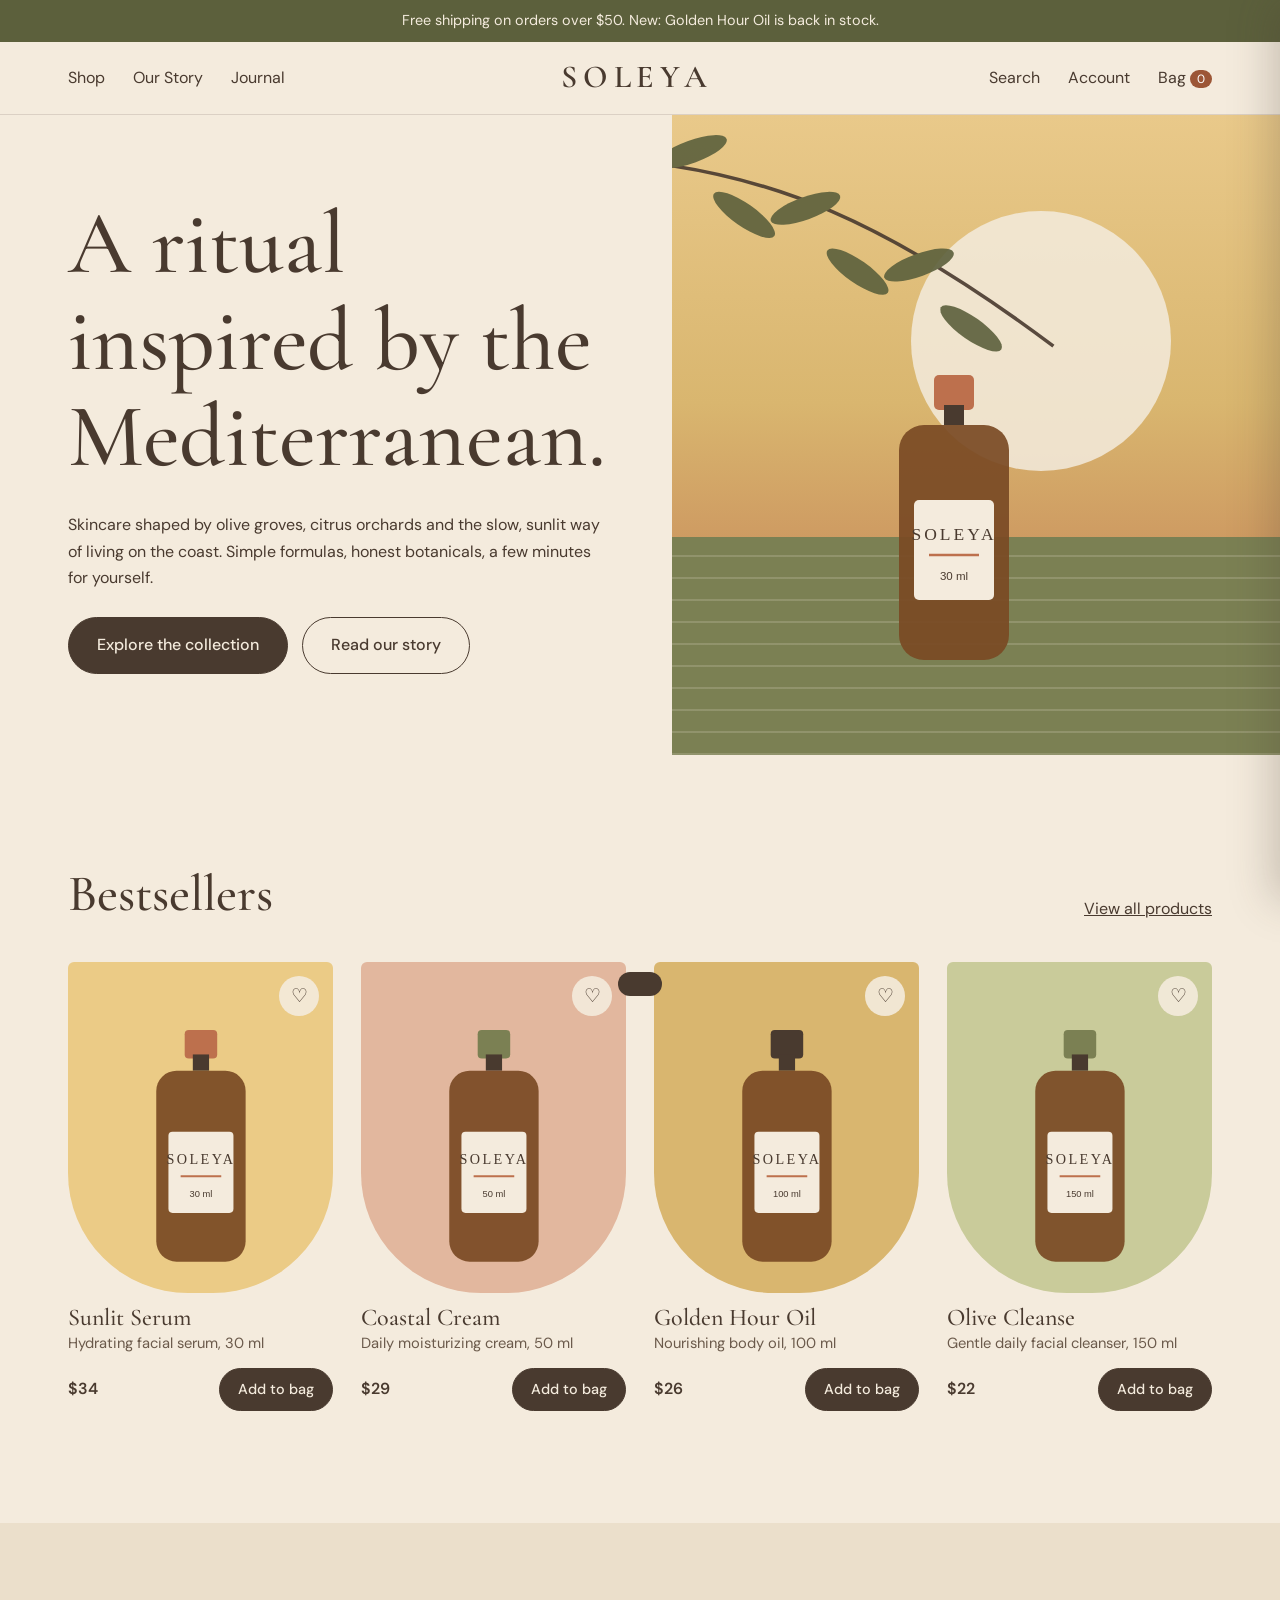
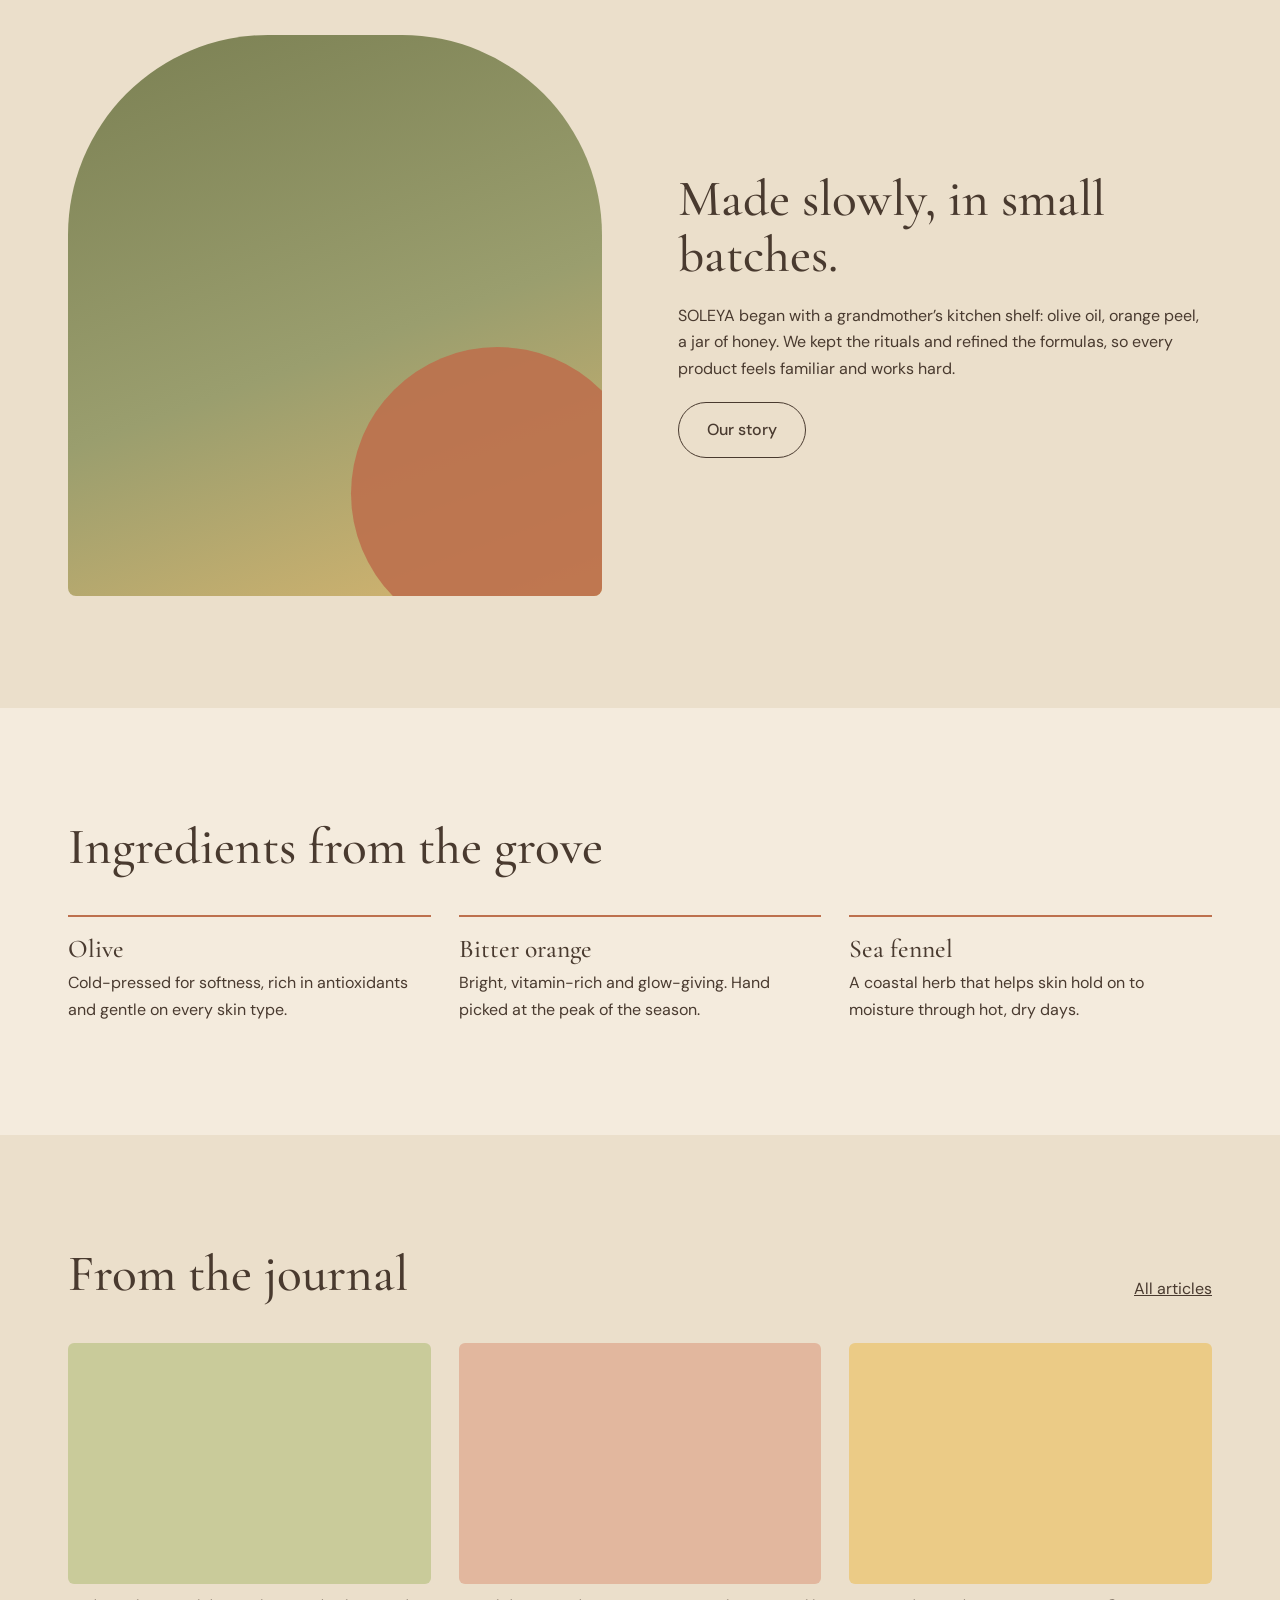
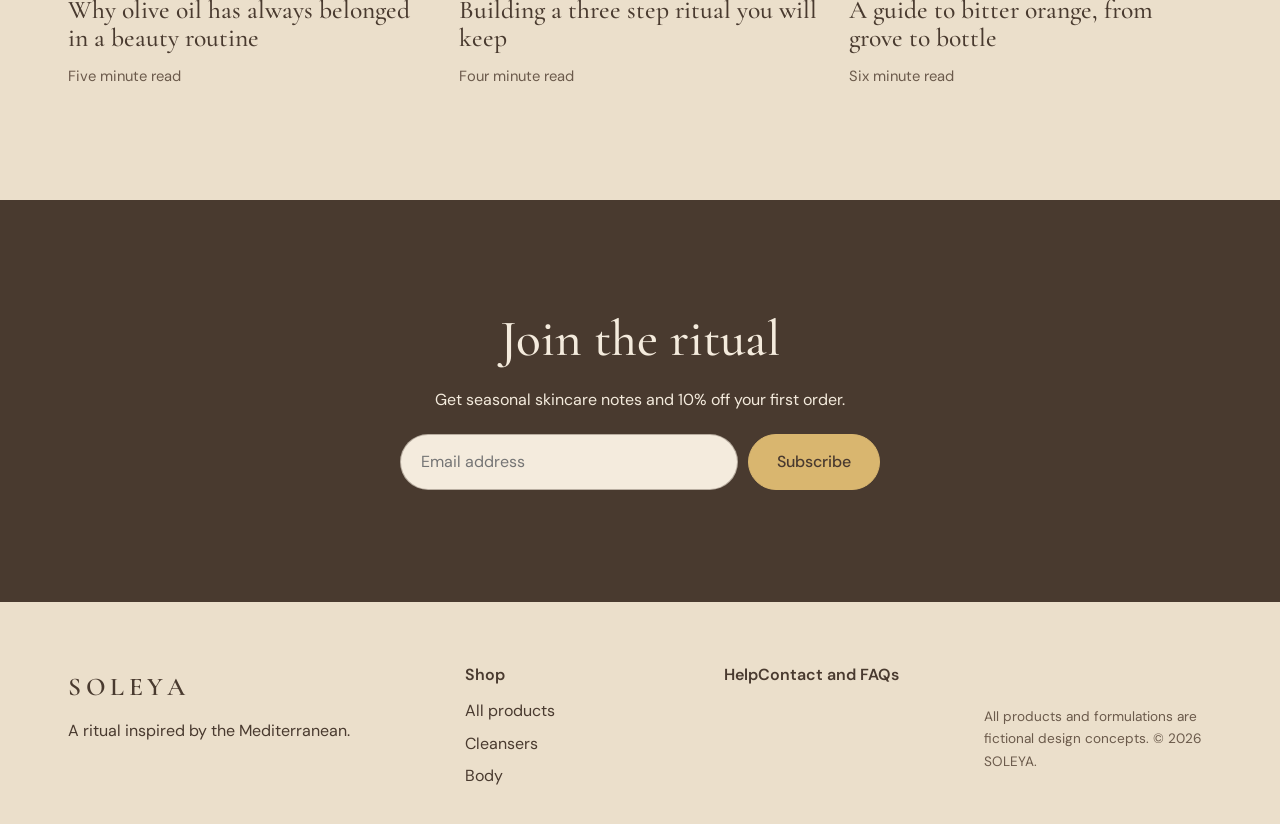
==== new.html @ 9b01f707 "Add files via upload" ====
<!DOCTYPE html>
<html lang="en">
<head>
<meta charset="UTF-8">
<meta name="viewport" content="width=device-width, initial-scale=1">
<title>SOLEYA | A ritual inspired by the Mediterranean</title>
<link rel="preconnect" href="https://fonts.googleapis.com">
<link href="https://fonts.googleapis.com/css2?family=Cormorant+Garamond:ital,wght@0,400;0,500;0,600;1,400&family=DM+Sans:wght@400;500;600&display=swap" rel="stylesheet">
<style>
:root{--ivory:#F4EBDD;--olive:#7B8053;--terra:#BD704D;--ochre:#D9B66F;--esp:#493A2F;--ivory2:#EBDFCB;--olive-d:#5C603C;--terra-d:#9C5636}
*{box-sizing:border-box;margin:0}
html{scroll-behavior:smooth}
body{background:var(--ivory);color:var(--esp);font:16px/1.65 'DM Sans',sans-serif}
h1,h2,h3,h4{font-family:'Cormorant Garamond',Georgia,serif;font-weight:500;line-height:1.08}
h1{font-size:clamp(3rem,7vw,5.8rem)}h2{font-size:clamp(2rem,4vw,3.2rem)}h3{font-size:1.6rem}
p{max-width:60ch}a{color:inherit}
button{font:inherit;cursor:pointer;color:inherit}
:focus-visible{outline:2px solid var(--terra-d);outline-offset:3px}
.wrap{max-width:1240px;margin:0 auto;padding:0 clamp(20px,4vw,48px)}
section{padding:clamp(56px,9vw,112px) 0}
.btn{display:inline-block;background:var(--esp);color:var(--ivory);border:1.5px solid var(--esp);padding:14px 28px;border-radius:999px;text-decoration:none;font-weight:500;transition:background .2s,color .2s}
.btn:hover{background:var(--terra-d);border-color:var(--terra-d)}
.btn.ghost{background:transparent;color:var(--esp)}.btn.ghost:hover{background:var(--esp);color:var(--ivory)}
.btn.full{width:100%;text-align:center}
.bar{background:var(--olive-d);color:var(--ivory);text-align:center;padding:9px 16px;font-size:.9rem}
header{position:sticky;top:0;z-index:20;background:rgba(244,235,221,.94);backdrop-filter:blur(8px);border-bottom:1px solid rgba(73,58,47,.15)}
.nav{display:flex;align-items:center;justify-content:space-between;height:72px;gap:16px}
.logo{font-family:'Cormorant Garamond',serif;font-size:2rem;font-weight:600;letter-spacing:.18em;text-decoration:none}
.links,.tools{display:flex;gap:28px;align-items:center}
.links a,.tools button{text-decoration:none;background:none;border:0;padding:4px 0}
.links a:hover,.tools button:hover{color:var(--terra-d)}
.dd{position:relative}
.dd-menu{position:absolute;top:100%;left:-16px;background:var(--ivory);border:1px solid rgba(73,58,47,.18);padding:12px 8px;min-width:190px;display:none;border-radius:6px}
.dd:hover .dd-menu,.dd:focus-within .dd-menu{display:block}
.dd-menu a{display:block;padding:7px 14px}
.count{background:var(--terra-d);color:#fff;border-radius:99px;font-size:.75rem;padding:1px 7px;margin-left:4px}
.menu-btn{display:none}
#searchbar{display:none;border-top:1px solid rgba(73,58,47,.15);padding:14px 0}
#searchbar.open{display:block}
input,select{font:inherit;color:inherit;background:#fbf6ec;border:1.5px solid rgba(73,58,47,.35);border-radius:999px;padding:11px 20px;width:100%}
.hero{padding:0}
.hero-grid{display:grid;grid-template-columns:1.05fr .95fr;min-height:640px}
.hero-text{display:flex;flex-direction:column;justify-content:center;gap:26px;padding:72px clamp(20px,5vw,72px) 72px max(20px,calc((100vw - 1240px)/2 + 48px))}
.hero-art{background:linear-gradient(180deg,#E9C98A 0%,#D9B66F 45%,#BD704D 100%);position:relative;overflow:hidden}
.sun{position:absolute;width:260px;height:260px;border-radius:50%;background:#F4EBDD;opacity:.85;top:15%;right:18%}
.sea{position:absolute;left:0;right:0;bottom:0;height:34%;background:var(--olive)}
.sea::before{content:"";position:absolute;inset:0;background:repeating-linear-gradient(0deg,rgba(244,235,221,.18) 0 2px,transparent 2px 22px)}
.hero-art svg.branch{position:absolute;left:-30px;top:-10px;width:70%;opacity:.9}
.hero-art .bottle{position:absolute;left:34%;bottom:12%;width:150px}
.cta-row{display:flex;gap:14px;flex-wrap:wrap}
.sec-head{display:flex;justify-content:space-between;align-items:end;gap:20px;margin-bottom:40px;flex-wrap:wrap}
.grid{display:grid;grid-template-columns:repeat(4,1fr);gap:28px}
.card{display:flex;flex-direction:column;gap:12px}
.thumb{aspect-ratio:4/5;border-radius:6px 6px 120px 120px;display:flex;align-items:flex-end;justify-content:center;position:relative;overflow:hidden;text-decoration:none}
.thumb svg{width:46%;margin-bottom:9%}
.heart{position:absolute;top:14px;right:14px;background:rgba(244,235,221,.9);border:0;border-radius:50%;width:40px;height:40px;font-size:1.2rem;line-height:1}
.ph{position:absolute;inset:0;width:100%;height:100%;object-fit:cover;z-index:2}.gal .main{position:relative}.jgrid .jimg{position:relative;overflow:hidden}.heart{z-index:3}
.heart[aria-pressed=true]{color:var(--terra-d)}
.card h3{font-size:1.5rem}.meta{color:#6b5a4b;font-size:.92rem}
.row{display:flex;justify-content:space-between;align-items:center;gap:10px}
.price{font-weight:600}
.small{padding:9px 18px;font-size:.9rem}
.story{background:var(--ivory2)}
.split{display:grid;grid-template-columns:1fr 1fr;gap:clamp(32px,6vw,88px);align-items:center}
.photo{aspect-ratio:1/1.05;border-radius:200px 200px 8px 8px;background:linear-gradient(160deg,var(--olive) 0%,#9a9e6e 55%,var(--ochre) 100%);position:relative;overflow:hidden}
.photo::after{content:"";position:absolute;width:55%;aspect-ratio:1;border-radius:50%;background:var(--terra);right:-8%;bottom:-8%;opacity:.9}
.ing{display:grid;grid-template-columns:repeat(3,1fr);gap:28px}
.ing div{border-top:2px solid var(--terra);padding-top:18px}
.ing p{margin-top:8px}
.jgrid{display:grid;grid-template-columns:repeat(3,1fr);gap:28px}
.jgrid article{display:flex;flex-direction:column;gap:12px}
.jgrid .jimg{aspect-ratio:3/2;border-radius:6px}
.news{background:var(--esp);color:var(--ivory);text-align:center}
.news .wrap{display:flex;flex-direction:column;align-items:center;gap:20px}
.news form{display:flex;gap:10px;width:min(480px,100%)}
.news input{background:var(--ivory);color:var(--esp)}
.news .btn{background:var(--ochre);color:var(--esp);border-color:var(--ochre);white-space:nowrap}
footer{background:var(--ivory2);padding:64px 0 32px}
.fgrid{display:grid;grid-template-columns:1.6fr 1fr 1fr 1fr;gap:32px}
footer h4{font-family:'DM Sans';font-size:1rem;font-weight:600;margin-bottom:12px}
footer a{display:block;text-decoration:none;padding:3px 0}footer a:hover{color:var(--terra-d)}
.legal{margin-top:40px;font-size:.85rem;color:#6b5a4b}
.page-head{padding:64px 0 24px}
.filters{display:flex;gap:10px;flex-wrap:wrap;align-items:center;justify-content:space-between;margin:20px 0 36px}
.chips{display:flex;gap:8px;flex-wrap:wrap}
.chip{border:1.5px solid var(--esp);background:transparent;border-radius:999px;padding:8px 18px}
.chip[aria-pressed=true]{background:var(--esp);color:var(--ivory)}
.filters select{width:auto;padding-right:36px}
.pdp{display:grid;grid-template-columns:1.1fr 1fr;gap:clamp(28px,6vw,80px);padding:48px 0 96px}
.gal{display:grid;gap:14px}
.gal .main{aspect-ratio:1;border-radius:8px;display:flex;align-items:flex-end;justify-content:center;overflow:hidden}
.gal .main svg{width:42%;margin-bottom:8%}
.gal .thumbs{display:grid;grid-template-columns:repeat(3,1fr);gap:14px}
.gal .thumbs button{aspect-ratio:1;border:2px solid transparent;border-radius:6px;padding:0;overflow:hidden}
.gal .thumbs button[aria-pressed=true]{border-color:var(--esp)}
.info{display:flex;flex-direction:column;gap:20px}
.qty{display:inline-flex;align-items:center;border:1.5px solid var(--esp);border-radius:999px}
.qty button{background:none;border:0;width:42px;height:42px;font-size:1.2rem}
.qty span{min-width:30px;text-align:center}
details{border-top:1px solid rgba(73,58,47,.25);padding:14px 0}
details:last-of-type{border-bottom:1px solid rgba(73,58,47,.25)}
summary{cursor:pointer;font-weight:500}
details p{margin-top:8px}
.crumb{font-size:.9rem;color:#6b5a4b;padding-top:28px}
.crumb a{text-decoration:none}
#drawer{position:fixed;inset:0 0 0 auto;width:min(440px,100%);background:var(--ivory);z-index:40;transform:translateX(100%);transition:transform .3s;display:flex;flex-direction:column;box-shadow:-8px 0 40px rgba(73,58,47,.25)}
#drawer.open{transform:none}
#scrim{position:fixed;inset:0;background:rgba(73,58,47,.45);z-index:30;display:none}
#scrim.open{display:block}
.d-head,.d-foot{padding:20px 24px;display:flex;justify-content:space-between;align-items:center}
.d-head{border-bottom:1px solid rgba(73,58,47,.2)}
.d-foot{border-top:1px solid rgba(73,58,47,.2);flex-direction:column;align-items:stretch;gap:12px}
.d-body{flex:1;overflow:auto;padding:8px 24px}
.line{display:grid;grid-template-columns:72px 1fr auto;gap:14px;padding:16px 0;border-bottom:1px solid rgba(73,58,47,.15);align-items:center}
.line .th{width:72px;height:88px;border-radius:4px 4px 36px 36px;display:flex;align-items:flex-end;justify-content:center}
.line .th svg{width:46%;margin-bottom:8%}
.line .qty button{width:30px;height:30px}
.rm{background:none;border:0;text-decoration:underline;font-size:.85rem;padding:0}
#toast{position:fixed;bottom:24px;left:50%;transform:translate(-50%,120px);background:var(--esp);color:var(--ivory);padding:12px 22px;border-radius:999px;z-index:50;transition:transform .3s}
#toast.show{transform:translate(-50%,0)}
.empty{padding:48px 0;text-align:center}
.narrow{max-width:700px}
.auth-grid{display:grid;grid-template-columns:minmax(0,1fr) minmax(0,1fr);gap:20px}
.form{display:grid;gap:16px;padding:32px;border:1px solid rgba(73,58,47,.18);border-radius:12px;background:var(--ivory2)}
.form label{display:grid;gap:7px;font-weight:500}
.form input{border-radius:8px}
.auth-switch{display:flex;gap:8px;margin-bottom:20px}
.auth-switch button{flex:1;border:1.5px solid var(--esp);background:transparent;border-radius:999px;padding:9px 16px}
.auth-switch button[aria-pressed=true]{background:var(--esp);color:var(--ivory)}
.account-card{border-top:1.5px solid var(--esp);padding:24px 0}
.account-grid{display:grid;grid-template-columns:1fr 1.4fr;gap:clamp(32px,6vw,72px);padding:32px 0 96px}
.account-menu{display:grid;align-content:start;gap:8px}
.account-menu button{border:0;border-bottom:1px solid rgba(73,58,47,.18);background:transparent;text-align:left;padding:14px 0}
.avatar{width:72px;height:72px;border-radius:50%;background:var(--terra);color:var(--ivory);display:grid;place-items:center;font-family:'Cormorant Garamond';font-size:2rem}
@media(max-width:960px){
.grid{grid-template-columns:repeat(2,1fr)}.hero-grid,.split,.pdp{grid-template-columns:1fr}
.account-grid,.auth-grid{grid-template-columns:1fr}
.hero-text{padding:56px 20px}.hero-art{min-height:420px}.ing,.jgrid{grid-template-columns:1fr}
.fgrid{grid-template-columns:1fr 1fr}
.links{display:none;position:absolute;top:72px;left:0;right:0;background:var(--ivory);flex-direction:column;align-items:flex-start;padding:20px;gap:14px;border-bottom:1px solid rgba(73,58,47,.2)}
.links.open{display:flex}.menu-btn{display:block}
.dd-menu{display:block;position:static;border:0;padding:0 0 0 12px}
}
@media(max-width:520px){.grid{grid-template-columns:1fr}.news form{flex-direction:column}.fgrid{grid-template-columns:1fr}}
@media(prefers-reduced-motion:reduce){*{transition:none!important;scroll-behavior:auto!important}}
</style>
</head>
<body>
<div class="bar">Free shipping on orders over $50. New: Golden Hour Oil is back in stock.</div>
<header>
  <div class="wrap nav">
    <button class="menu-btn tools" id="menuBtn" aria-label="Menu" aria-expanded="false" style="background:none;border:0;font-size:1.5rem">☰</button>
    <nav class="links" id="links" aria-label="Main">
      <div class="dd"><a href="#/shop">Shop</a>
        <div class="dd-menu">
          <a href="#/shop">Shop all</a><a href="#/shop/Cleanse">Cleansers</a><a href="#/shop/Treat">Serums</a><a href="#/shop/Moisturize">Moisturizers</a><a href="#/shop/Body">Body</a>
        </div></div>
      <a href="#/story">Our Story</a><a href="#/journal">Journal</a>
    </nav>
    <a class="logo" href="#/">SOLEYA</a>
    <div class="tools">
      <button id="searchBtn" aria-label="Search">Search</button>
      <button id="accountBtn" aria-label="Account">Account</button>
      <button id="bagBtn" aria-label="Open shopping bag">Bag<span class="count" id="count">0</span></button>
    </div>
  </div>
  <div id="searchbar"><div class="wrap"><input id="q" type="search" placeholder="Search cleanser, serum, oil…" aria-label="Search products"></div></div>
</header>

<main id="app"></main>

<footer>
  <div class="wrap">
    <div class="fgrid">
      <div><div class="logo" style="font-size:1.6rem">SOLEYA</div><p style="margin-top:10px">A ritual inspired by the Mediterranean.</p></div>
      <div><h4>Shop</h4><a href="#/shop">All products</a><a href="#/shop/Cleanse">Cleansers</a><a href="#/shop/Body">Body</a></div>
      <div><h4>Help</<a href="#/contact">Contact and FAQ</a>s
    </div>
    <p class="legal">All products and formulations are fictional design concepts. © 2026 SOLEYA.</p>
  </div>
</footer>

<div id="scrim"></div>
<aside id="drawer" aria-label="Shopping bag" aria-hidden="true">
  <div class="d-head"><h3>Your bag</h3><button class="rm" id="closeBag">Close</button></div>
  <div class="d-body" id="lines"></div>
  <div class="d-foot"><div class="row"><span>Subtotal</span><strong id="sub">$0</strong></div>
    <button class="btn full" id="checkout">Continue to checkout</button></div>
</aside>
<div id="toast" role="status"></div>

<script>
const P=[
{id:'olive-cleanse',name:'Olive Cleanse',cat:'Cleanse',type:'Gentle daily facial cleanser',size:'150 ml',price:22,bg:'#C9CB9A',cap:'#7B8053',best:4,desc:'A soft, low-foam gel that lifts the day away without leaving skin tight. Cold-pressed olive and chamomile keep it calm.',ings:'Olive fruit extract, chamomile, aloe vera, glycerin.',use:'Massage onto damp skin morning and night, then rinse with lukewarm water.'},
{id:'sunlit-serum',name:'Sunlit Serum',cat:'Treat',type:'Hydrating facial serum',size:'30 ml',price:34,bg:'#EBCB86',cap:'#BD704D',best:1,desc:'A light, glowing serum with bitter orange and hyaluronic acid that plumps skin and leaves it luminous.',ings:'Bitter orange extract, hyaluronic acid, vitamin E, jojoba.',use:'Press 3 drops into clean skin before moisturizer.'},
{id:'coastal-cream',name:'Coastal Cream',cat:'Moisturize',type:'Daily moisturizing cream',size:'50 ml',price:29,bg:'#E2B79E',cap:'#7B8053',best:2,desc:'A cushiony daily cream with sea fennel and shea butter. It seals in moisture and sits comfortably under sunscreen.',ings:'Sea fennel, shea butter, squalane, fig leaf extract.',use:'Smooth over face and neck each morning and evening.'},
{id:'golden-hour-oil',name:'Golden Hour Oil',cat:'Body',type:'Nourishing body oil',size:'100 ml',price:26,bg:'#D9B66F',cap:'#493A2F',best:3,desc:'A dry-finish body oil with sweet almond and calendula. Warm, sunlit and quick to absorb.',ings:'Sweet almond oil, calendula, sunflower oil, citrus peel.',use:'Warm a few drops between palms and smooth over damp skin after bathing.'}];
const J=[['Why olive oil has always belonged in a beauty routine','Five minute read',0],['Building a three step ritual you will keep','Four minute read',1],['A guide to bitter orange, from grove to bottle','Six minute read',2]];
const $=s=>document.querySelector(s);
let cart=JSON.parse('[]'),wish=new Set(),query='';
const USERS_KEY='soleya_users',SESSION_KEY='soleya_session';
let users=JSON.parse(localStorage.getItem(USERS_KEY)||'[]');
let currentUser=users.find(u=>u.id===localStorage.getItem(SESSION_KEY))||null;
const esc=v=>String(v).replace(/[&<>"']/g,c=>({'&':'&amp;','<':'&lt;','>':'&gt;','"':'&quot;',"'":'&#39;'}[c]));
const randomBytes=()=>crypto.getRandomValues(new Uint8Array(16));
const bytesToHex=b=>Array.from(b).map(x=>x.toString(16).padStart(2,'0')).join('');
async function passwordHash(password,salt){
 const key=await crypto.subtle.importKey('raw',new TextEncoder().encode(password),'PBKDF2',false,['deriveBits']);
 const bits=await crypto.subtle.deriveBits({name:'PBKDF2',salt:new Uint8Array(salt.match(/.{2}/g).map(x=>parseInt(x,16))),iterations:100000,hash:'SHA-256'},key,256);
 return bytesToHex(new Uint8Array(bits));
}
function saveUsers(){localStorage.setItem(USERS_KEY,JSON.stringify(users))}
function updateAccountButton(){
 $('#accountBtn').textContent=currentUser?currentUser.name.split(' ')[0]: 'Account';
}
const money=n=>'$'+n;
const bottle=(c,w)=>`<svg viewBox="0 0 60 120" aria-hidden="true"><rect x="22" y="2" width="16" height="14" rx="2" fill="${c}"/><rect x="26" y="14" width="8" height="8" fill="#493A2F"/><rect x="8" y="22" width="44" height="94" rx="10" fill="#7a4a24" opacity=".92"/><rect x="14" y="52" width="32" height="40" rx="2" fill="#F4EBDD"/><text x="30" y="68" font-size="7" text-anchor="middle" font-family="serif" letter-spacing="1.2" fill="#493A2F">SOLEYA</text><line x1="20" y1="74" x2="40" y2="74" stroke="#BD704D"/><text x="30" y="84" font-size="4.6" text-anchor="middle" fill="#493A2F" font-family="sans-serif">${w||''}</text></svg>`;
const card=p=>`<article class="card"><a class="thumb" href="#/p/${p.id}" style="background:${p.bg}" aria-label="${p.name}">${bottle(p.cap,p.size)}<img class="ph" src="images/${p.id}.png" alt="${p.name}" loading="lazy" onerror="this.remove()">
<button class="heart" aria-label="Save ${p.name}" aria-pressed="${wish.has(p.id)}" data-w="${p.id}">${wish.has(p.id)?'♥':'♡'}</button></a>
<div><h3>${p.name}</h3><p class="meta">${p.type}, ${p.size}</p></div>
<div class="row"><span class="price">${money(p.price)}</span><button class="btn small" data-add="${p.id}">Add to bag</button></div></article>`;
const branch=`<svg class="branch" viewBox="0 0 300 200" aria-hidden="true"><path d="M0 40 C90 50 170 80 290 170" fill="none" stroke="#493A2F" stroke-width="2.5"/>${[40,80,120,160,200,240].map((x,i)=>`<ellipse cx="${x}" cy="${46+i*20+(i%2?14:-14)}" rx="26" ry="8" transform="rotate(${i%2?35:-20} ${x} ${46+i*20})" fill="#5C603C"/>`).join('')}</svg>`;

const views={
home(){return `
<section class="hero"><div class="hero-grid">
 <div class="hero-text"><h1>A ritual inspired by the Mediterranean.</h1>
 <p>Skincare shaped by olive groves, citrus orchards and the slow, sunlit way of living on the coast. Simple formulas, honest botanicals, a few minutes for yourself.</p>
 <div class="cta-row"><a class="btn" href="#/shop">Explore the collection</a><a class="btn ghost" href="#/story">Read our story</a></div></div>
 <div class="hero-art"><img class="ph" src="images/hero.png" alt="SOLEYA Mediterranean skincare collection" onerror="this.remove()"><div class="sun"></div>${branch}<div class="sea"></div><div class="bottle">${bottle('#BD704D','30 ml')}</div></div></div></section>
<section><div class="wrap"><div class="sec-head"><h2>Bestsellers</h2><a href="#/shop">View all products</a></div>
 <div class="grid">${[...P].sort((a,b)=>a.best-b.best).map(card).join('')}</div></div></section>
<section class="story"><div class="wrap split"><div class="photo"><img class="ph" src="images/story.png" alt="SOLEYA skincare story" loading="lazy" onerror="this.remove()"></div>
 <div style="display:grid;gap:20px"><h2>Made slowly, in small batches.</h2>
 <p>SOLEYA began with a grandmother’s kitchen shelf: olive oil, orange peel, a jar of honey. We kept the rituals and refined the formulas, so every product feels familiar and works hard.</p>
 <div><a class="btn ghost" href="#/story">Our story</a></div></div></div></section>
<section><div class="wrap"><h2 style="margin-bottom:40px">Ingredients from the grove</h2>
 <div class="ing"><div><h3>Olive</h3><p>Cold-pressed for softness, rich in antioxidants and gentle on every skin type.</p></div>
 <div><h3>Bitter orange</h3><p>Bright, vitamin-rich and glow-giving. Hand picked at the peak of the season.</p></div>
 <div><h3>Sea fennel</h3><p>A coastal herb that helps skin hold on to moisture through hot, dry days.</p></div></div></div></section>
<section class="story"><div class="wrap"><div class="sec-head"><h2>From the journal</h2><a href="#/journal">All articles</a></div>
 <div class="jgrid">${J.map(j=>`<article><div class="jimg" style="background:${['#C9CB9A','#E2B79E','#EBCB86'][j[2]]}"><img class="ph" src="images/journal-${j[2]+1}.jpg" alt="" onerror="this.remove()"></div><h3>${j[0]}</h3><p class="meta">${j[1]}</p></article>`).join('')}</div></div></section>
<section class="news"><div class="wrap"><h2>Join the ritual</h2><p>Get seasonal skincare notes and 10% off your first order.</p>
 <form id="nl"><input type="email" required placeholder="Email address" aria-label="Email address"><button class="btn">Subscribe</button></form></div></section>`},
shop(cat){
 const list=()=>{let l=P.filter(p=>(!cat||p.cat===cat)&&(p.name+p.type+p.cat).toLowerCase().includes(query.toLowerCase()));
  const s=$('#sort')?.value||'feat';
  if(s==='lo')l.sort((a,b)=>a.price-b.price);if(s==='hi')l.sort((a,b)=>b.price-a.price);if(s==='az')l.sort((a,b)=>a.name.localeCompare(b.name));
  return l.length?l.map(card).join(''):`<div class="empty" style="grid-column:1/-1"><h3>No matches</h3><p style="margin:8px auto 16px">Try a different word or clear the search.</p><a class="btn ghost" href="#/shop" onclick="query='';$('#q').value=''">Show all products</a></div>`};
 setTimeout(()=>{$('#sort').onchange=()=>$('#list').innerHTML=list();window.relist=()=>$('#list').innerHTML=list()},0);
 return `<div class="wrap"><div class="page-head"><h1 style="font-size:clamp(2.6rem,5vw,4rem)">${cat?({Cleanse:'Cleansers',Treat:'Serums',Moisturize:'Moisturizers',Body:'Body'})[cat]:'Shop all'}</h1></div>
 <div class="filters"><div class="chips">${[['','All'],['Cleanse','Cleansers'],['Treat','Serums'],['Moisturize','Moisturizers'],['Body','Body']].map(c=>`<button class="chip" aria-pressed="${(cat||'')===c[0]}" onclick="location.hash='#/shop${c[0]?'/'+c[0]:''}'">${c[1]}</button>`).join('')}</div>
 <label>Sort by <select id="sort"><option value="feat">Featured</option><option value="lo">Price, low to high</option><option value="hi">Price, high to low</option><option value="az">Name, A to Z</option></select></label></div>
 <div class="grid" id="list" style="padding-bottom:96px">${list()}</div></div>`},
p(id){const p=P.find(x=>x.id===id);if(!p)return views.shop();
 setTimeout(()=>{let n=1;const set=()=>$('#qn').textContent=n;
  $('#minus').onclick=()=>{n=Math.max(1,n-1);set()};$('#plus').onclick=()=>{n=Math.min(10,n+1);set()};
  $('#addq').onclick=()=>add(p.id,n);
  document.querySelectorAll('.thumbs button').forEach(b=>b.onclick=()=>{document.querySelectorAll('.thumbs button').forEach(x=>x.setAttribute('aria-pressed',x===b));$('.gal .main').style.background=b.dataset.bg})},0);
 const bgs=[p.bg,p.cap==='#493A2F'?'#EBDFCB':'#EBDFCB','#C9CB9A'];
 return `<div class="wrap"><p class="crumb"><a href="#/shop">Shop</a> / <a href="#/shop/${p.cat}">${p.cat==='Treat'?'Serums':p.cat}</a> / ${p.name}</p>
 <div class="pdp"><div class="gal"><div class="main" style="background:${p.bg}">${bottle(p.cap,p.size)}<img class="ph" src="images/${p.id}.png" alt="${p.name}" onerror="this.remove()"></div>
  <div class="thumbs">${bgs.map((b,i)=>`<button aria-label="View ${i+1}" aria-pressed="${i===0}" data-bg="${b}" style="background:${b}"></button>`).join('')}</div></div>
 <div class="info"><h1 style="font-size:clamp(2.6rem,5vw,4rem)">${p.name}</h1><p class="meta">${p.type}, ${p.size}</p>
  <p class="price" style="font-size:1.5rem">${money(p.price)}</p><p>${p.desc}</p>
  <div class="row" style="justify-content:flex-start;gap:14px"><div class="qty"><button id="minus" aria-label="Decrease quantity">−</button><span id="qn">1</span><button id="plus" aria-label="Increase quantity">+</button></div>
   <button class="btn" id="addq" style="flex:1">Add to bag</button>
   <button class="heart" style="position:static;border:1.5px solid var(--esp)" data-w="${p.id}" aria-pressed="${wish.has(p.id)}" aria-label="Save ${p.name}">${wish.has(p.id)?'♥':'♡'}</button></div>
  <div><details open><summary>Ingredients</summary><p>${p.ings}</p></details><details><summary>How to use</summary><p>${p.use}</p></details><details><summary>Shipping and returns</summary><p>Ships in 1 to 2 days. Free over $50. Return within 30 days.</p></details></div></div></div>
 <section style="padding-top:0"><h2 style="margin-bottom:28px">Pairs well with</h2><div class="grid">${P.filter(x=>x.id!==id).slice(0,4).map(card).join('')}</div></section></div>`},
contact(){return `<div class="wrap narrow"><div class="page-head"><h1 ${H1}>Contact and FAQ</h1></div>
<form class="form" onsubmit="event.preventDefault();this.reset();toast('Message sent. We reply within 2 days.')">
<label>Name<input required></label>
<label>Email<input type="email" required></label>
<label>Message<textarea required rows="5" style="font:inherit;padding:12px;border-radius:10px;border:1.5px solid rgba(73,58,47,.35);background:#fbf6ec"></textarea></label>
<button class="btn full">Send message</button></form>
<h2 style="margin:56px 0 16px">Questions</h2>
<details open><summary>How long does shipping take?</summary><p>Orders ship in 1 to 2 days and arrive in 3 to 5.</p></details>
<details><summary>Can I return a product?</summary><p>Yes, within 30 days of delivery.</p></details>
<details><summary>Is SOLEYA suitable for sensitive skin?</summary><p>Our formulas are gentle, but always patch test first.</p></details></div>`},story(){return `<div class="wrap"><div class="page-head"><h1>Our story</h1></div><div class="split" style="padding-bottom:96px"><div class="photo"><img class="ph" src="images/story.png" alt="SOLEYA skincare story" onerror="this.remove()"></div><div style="display:grid;gap:18px"><p>SOLEYA draws on the Mediterranean way of caring for skin: simple, seasonal and shared. Olive oil for softness, citrus for brightness, sea herbs for resilience.</p><p>We make each formula in small batches, keep the lists short, and package everything in amber glass to protect what is inside.</p><div><a class="btn" href="#/shop">Explore the collection</a></div></div></div></div>`},
journal(){return `<div class="wrap"><div class="page-head"><h1>Skincare journal</h1></div><div class="jgrid" style="padding-bottom:96px">${J.map(j=>`<article><div class="jimg" style="background:${['#C9CB9A','#E2B79E','#EBCB86'][j[2]]}"><img class="ph" src="images/journal-${j[2]+1}.jpg" alt="" onerror="this.remove()"></div><h3>${j[0]}</h3><p class="meta">${j[1]}</p></article>`).join('')}</div></div>`},
account(){
 if(!currentUser)return `<div class="wrap narrow"><div class="page-head"><h1>Welcome to SOLEYA</h1><p>Sign in or create an account.</p></div>
 <div class="auth-switch"><button id="showLogin" aria-pressed="true">Sign in</button><button id="showRegister" aria-pressed="false">Create account</button></div>
 <div class="auth-grid">
  <form id="loginForm" class="form"><h2>Sign in</h2><label>Email<input name="email" type="email" autocomplete="email" required></label><label>Password<input name="password" type="password" autocomplete="current-password" minlength="6" required></label><button class="btn full">Sign in</button></form>
  <form id="registerForm" class="form" hidden><h2>Create account</h2><label>Name<input name="name" autocomplete="name" required></label><label>Email<input name="email" type="email" autocomplete="email" required></label><label>Password<input name="password" type="password" autocomplete="new-password" minlength="6" required></label><button class="btn full">Create account</button></form>
 </div></div>`;
 const u=currentUser,initial=u.name.trim().charAt(0).toUpperCase();
 return `<div class="wrap"><div class="page-head"><h1>Your account</h1></div><div class="account-grid">
 <aside class="account-menu"><div class="avatar">${initial}</div><strong>${esc(u.name)}</strong><span class="meta">${esc(u.email)}</span><button id="accountProfile">Profile</button><button id="accountOrders">Orders</button><button id="accountWishlist">Wishlist</button><button id="signOut">Sign out</button></aside>
 <div><form id="profileForm" class="form"><h2>Profile details</h2><label>Name<input name="name" value="${esc(u.name)}" required></label><label>Email<input name="email" type="email" value="${esc(u.email)}" required></label><button class="btn">Save changes</button></form>
 <div class="account-card"><h3>Recent orders</h3><p class="meta" style="margin-top:8px">No orders yet. Your ritual is ready to begin.</p></div></div></div></div>`;
}
};

function route(){
 const h=location.hash.replace('#/','').split('/');const [a,b]=h;
 $('#app').innerHTML=a==='shop'?views.shop(b):a==='p'?views.p(b):views[a]?views[a]():views.home();
 $('#links').classList.remove('open');window.scrollTo(0,0);
 const nl=$('#nl');if(nl)nl.onsubmit=e=>{e.preventDefault();nl.reset();toast('You are subscribed. Welcome to the ritual.')};
 if(a==='account'){
  const login=$('#loginForm'),register=$('#registerForm');
  if(login&&register){
   $('#showLogin').onclick=()=>{login.hidden=false;register.hidden=true;$('#showLogin').setAttribute('aria-pressed','true');$('#showRegister').setAttribute('aria-pressed','false')};
   $('#showRegister').onclick=()=>{login.hidden=true;register.hidden=false;$('#showLogin').setAttribute('aria-pressed','false');$('#showRegister').setAttribute('aria-pressed','true')};
   login.onsubmit=async e=>{
    e.preventDefault();const d=new FormData(login),email=d.get('email').trim().toLowerCase();
    const u=users.find(x=>x.email===email);
    if(!u||await passwordHash(d.get('password'),u.salt)!==u.password){toast('Email or password is incorrect.');return}
    currentUser=u;localStorage.setItem(SESSION_KEY,u.id);updateAccountButton();location.hash='#/account';
   };
   register.onsubmit=async e=>{
    e.preventDefault();const d=new FormData(register),email=d.get('email').trim().toLowerCase();
    if(users.some(u=>u.email===email)){toast('An account already exists for this email.');return}
    const salt=bytesToHex(randomBytes()),password=await passwordHash(d.get('password'),salt);
    const u={id:(crypto.randomUUID?crypto.randomUUID():String(Date.now())),name:d.get('name').trim(),email,password,salt};
    users.push(u);saveUsers();currentUser=u;localStorage.setItem(SESSION_KEY,u.id);updateAccountButton();toast('Your SOLEYA account is ready.');location.hash='#/account';
   };
  }
  if($('#profileForm')){
   $('#profileForm').onsubmit=e=>{
    e.preventDefault();const d=new FormData(e.target),email=d.get('email').trim().toLowerCase();
    if(users.some(u=>u.email===email&&u.id!==currentUser.id)){toast('That email is already in use.');return}
    currentUser.name=d.get('name').trim();currentUser.email=email;
    users=users.map(u=>u.id===currentUser.id?currentUser:u);saveUsers();updateAccountButton();toast('Profile updated.');
   };
   $('#signOut').onclick=()=>{currentUser=null;localStorage.removeItem(SESSION_KEY);updateAccountButton();toast('Signed out.');location.hash='#/account'};
   $('#accountOrders').onclick=()=>toast('No orders yet.');
   $('#accountWishlist').onclick=()=>toast(wish.size?`${wish.size} saved product${wish.size===1?'':'s'}.`:'No saved products yet.');
  }
 }
}
function toast(m){const t=$('#toast');t.textContent=m;t.classList.add('show');clearTimeout(t._t);t._t=setTimeout(()=>t.classList.remove('show'),2600)}
function add(id,n=1){const l=cart.find(x=>x.id===id);l?l.n=Math.min(10,l.n+n):cart.push({id,n});draw();toast('Added to your bag.')}
function draw(){
 const tot=cart.reduce((s,l)=>s+l.n,0);$('#count').textContent=tot;
 $('#sub').textContent=money(cart.reduce((s,l)=>s+l.n*P.find(p=>p.id===l.id).price,0));
 $('#lines').innerHTML=cart.length?cart.map(l=>{const p=P.find(x=>x.id===l.id);return `<div class="line"><div class="th" style="background:${p.bg}">${bottle(p.cap)}</div>
 <div><strong>${p.name}</strong><div class="meta">${p.size}</div><div class="qty" style="margin:6px 0"><button data-q="${p.id}:-1" aria-label="Decrease">−</button><span>${l.n}</span><button data-q="${p.id}:1" aria-label="Increase">+</button></div><button class="rm" data-rm="${p.id}">Remove</button></div>
 <strong>${money(p.price*l.n)}</strong></div>`}).join(''):`<div class="empty"><h3>Your bag is empty</h3><p style="margin:8px auto 16px">Find your first ritual in the shop.</p><a class="btn" href="#/shop" onclick="bag(false)">Shop all</a></div>`;
 $('#checkout').disabled=!cart.length;
}
function bag(o){$('#drawer').classList.toggle('open',o);$('#scrim').classList.toggle('open',o);$('#drawer').setAttribute('aria-hidden',!o)}
document.addEventListener('click',e=>{
 const t=e.target.closest('button');if(!t)return;
 if(t.dataset.add)add(t.dataset.add);
 if(t.dataset.w){e.preventDefault();const i=t.dataset.w;wish.has(i)?wish.delete(i):wish.add(i);const on=wish.has(i);t.setAttribute('aria-pressed',on);t.textContent=on?'♥':'♡';toast(on?'Saved to your wishlist.':'Removed from your wishlist.')}
 if(t.dataset.q){const[i,d]=t.dataset.q.split(':');const l=cart.find(x=>x.id===i);l.n+=+d;if(l.n<1)cart=cart.filter(x=>x!==l);draw()}
 if(t.dataset.rm){cart=cart.filter(x=>x.id!==t.dataset.rm);draw()}
});
$('#bagBtn').onclick=()=>bag(true);$('#closeBag').onclick=$('#scrim').onclick=()=>bag(false);
$('#accountBtn').onclick=()=>location.hash='#/account';
$('#checkout').onclick=()=>{bag(false);toast('Checkout is the next page to build.')};
$('#searchBtn').onclick=()=>{$('#searchbar').classList.toggle('open');$('#q').focus()};
$('#q').oninput=e=>{query=e.target.value;if(!location.hash.startsWith('#/shop'))location.hash='#/shop';else window.relist&&window.relist()};
$('#menuBtn').onclick=()=>{const o=$('#links').classList.toggle('open');$('#menuBtn').setAttribute('aria-expanded',o)};
document.addEventListener('keydown',e=>{if(e.key==='Escape')bag(false)});
window.addEventListener('hashchange',route);updateAccountButton();route();draw();
</script>
</body>
</html>
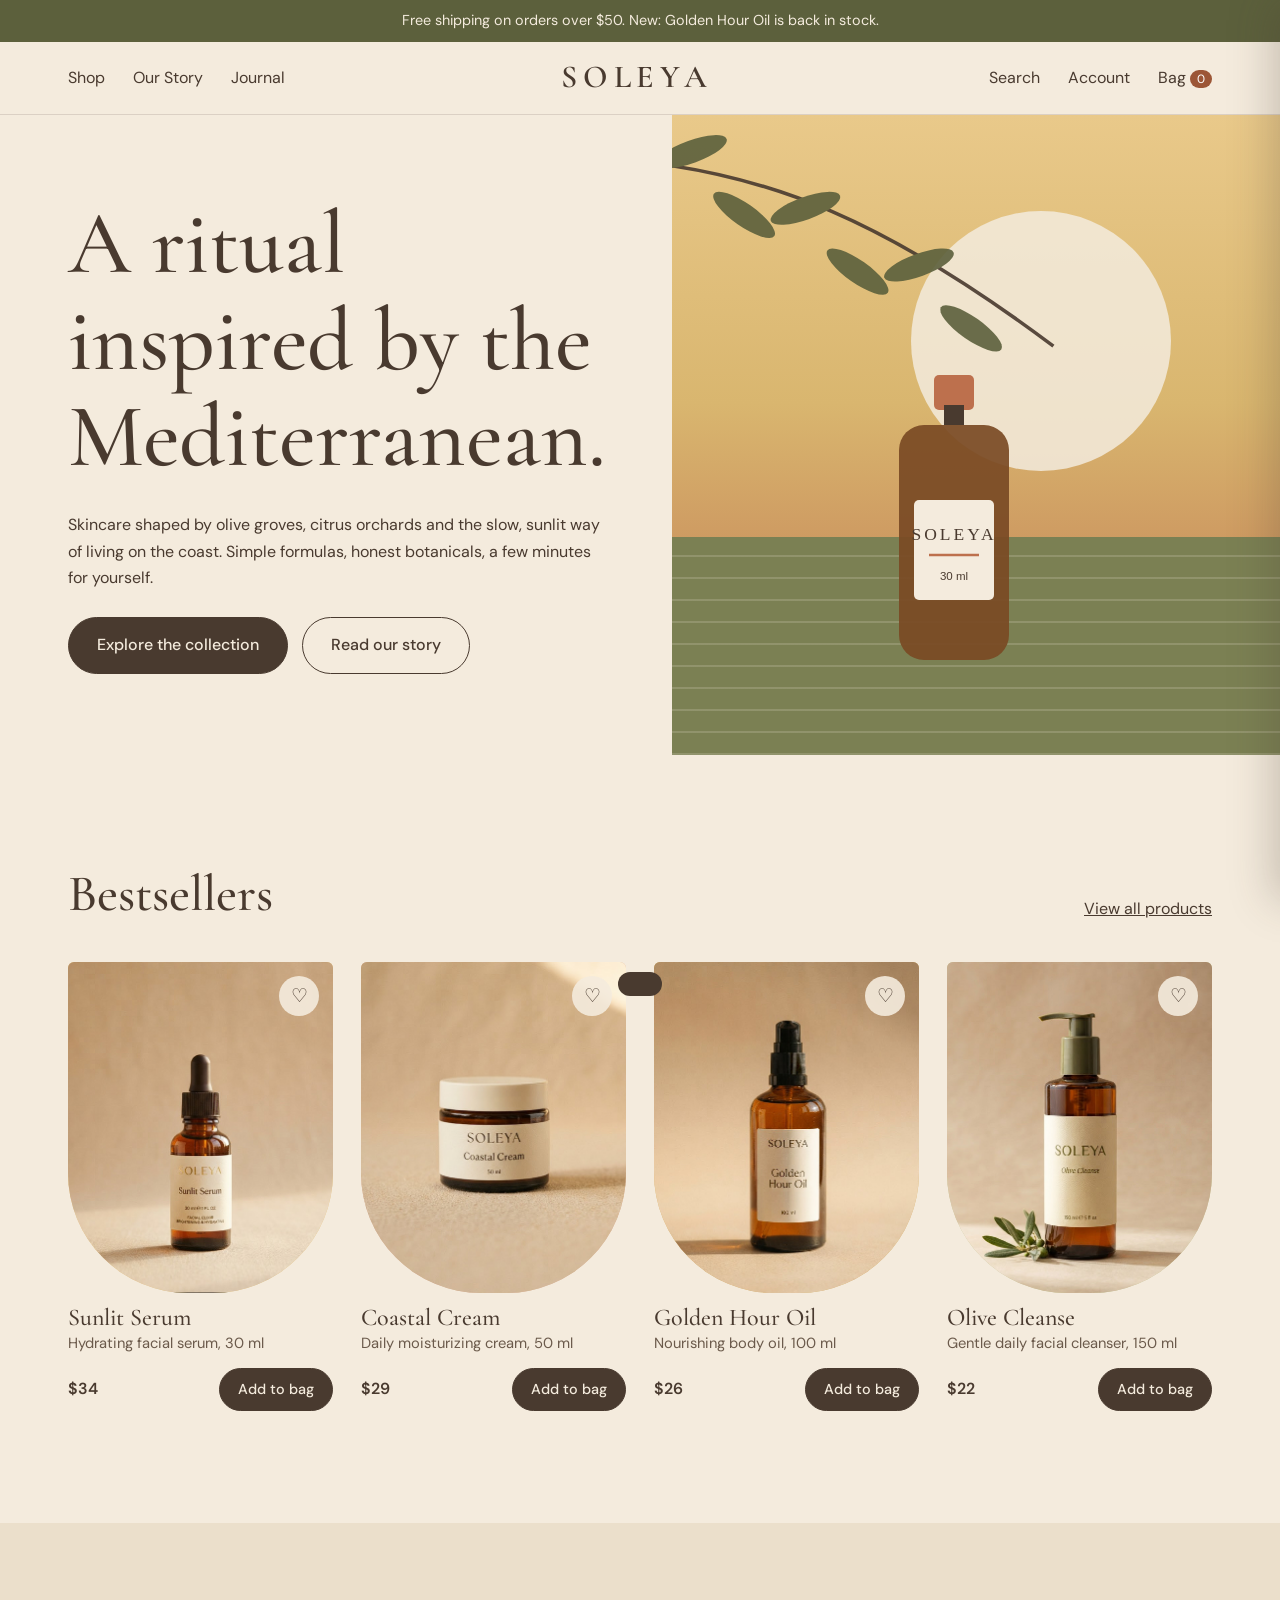
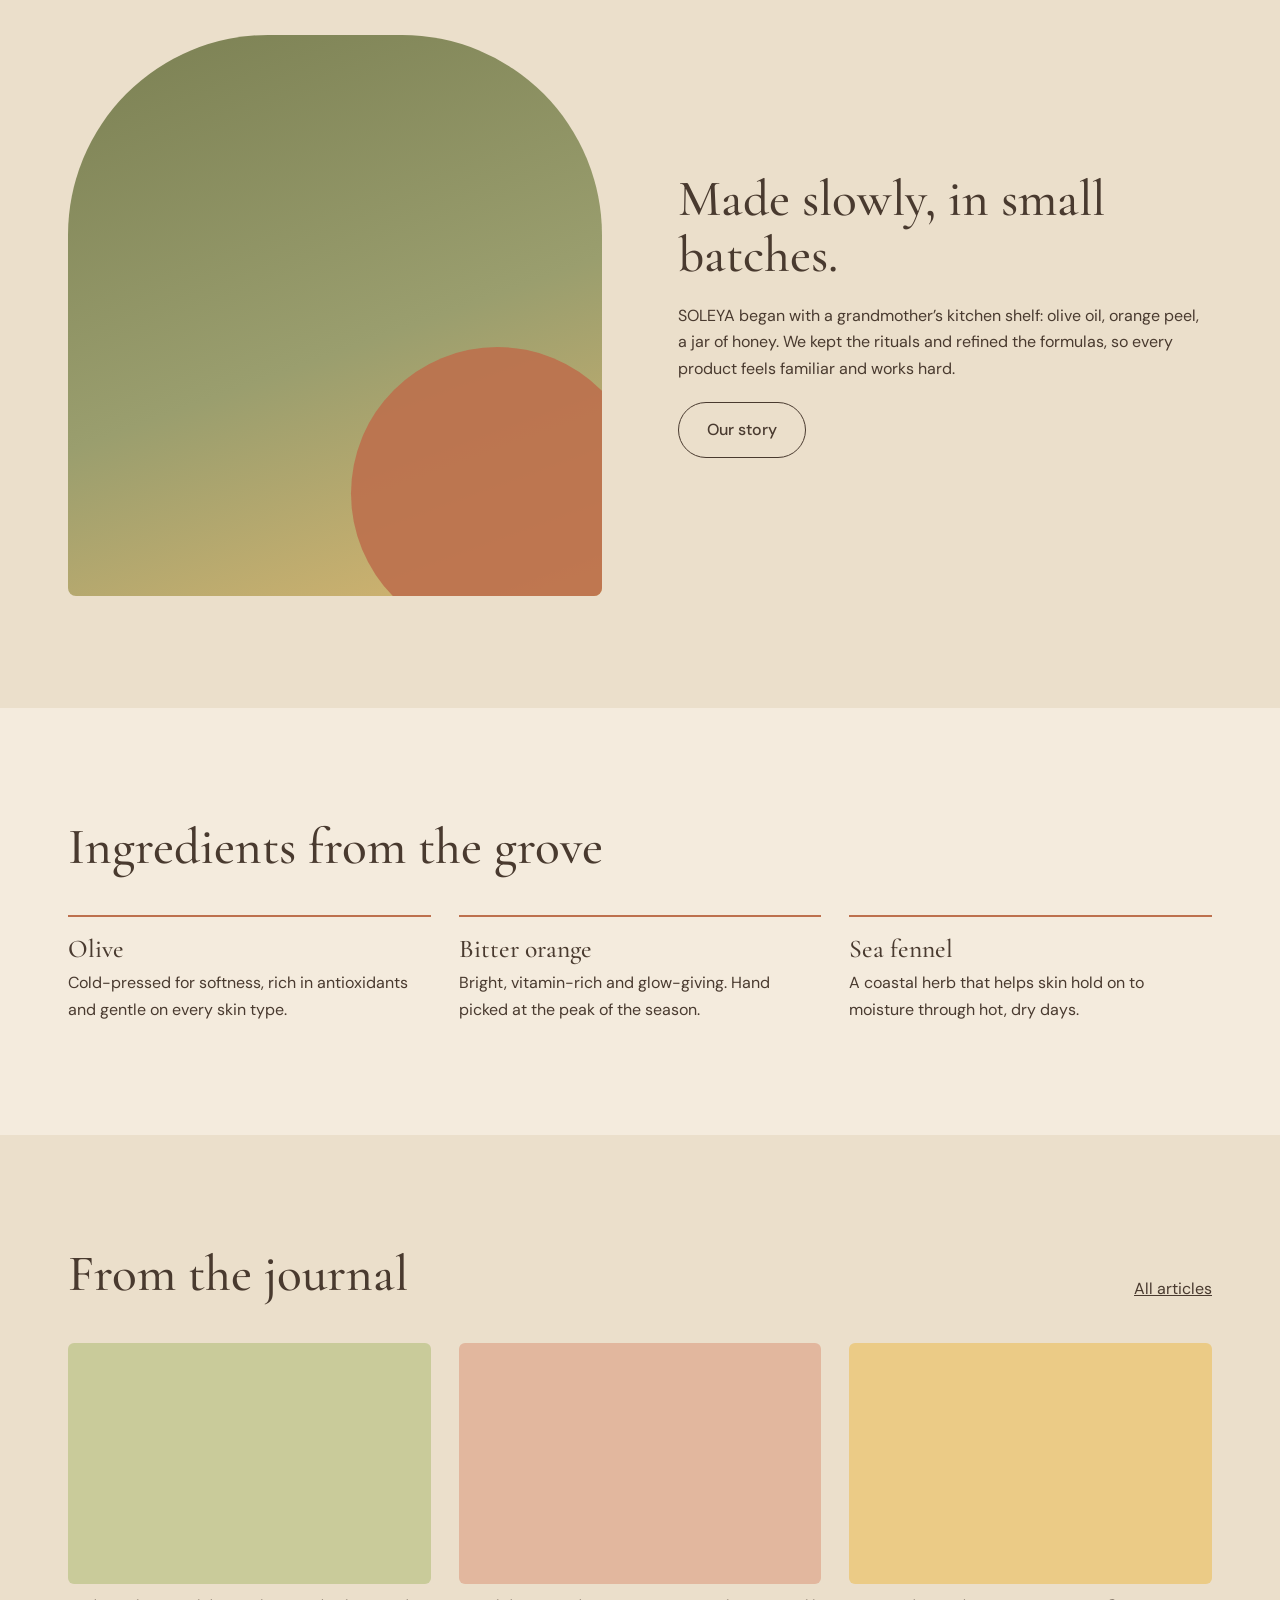
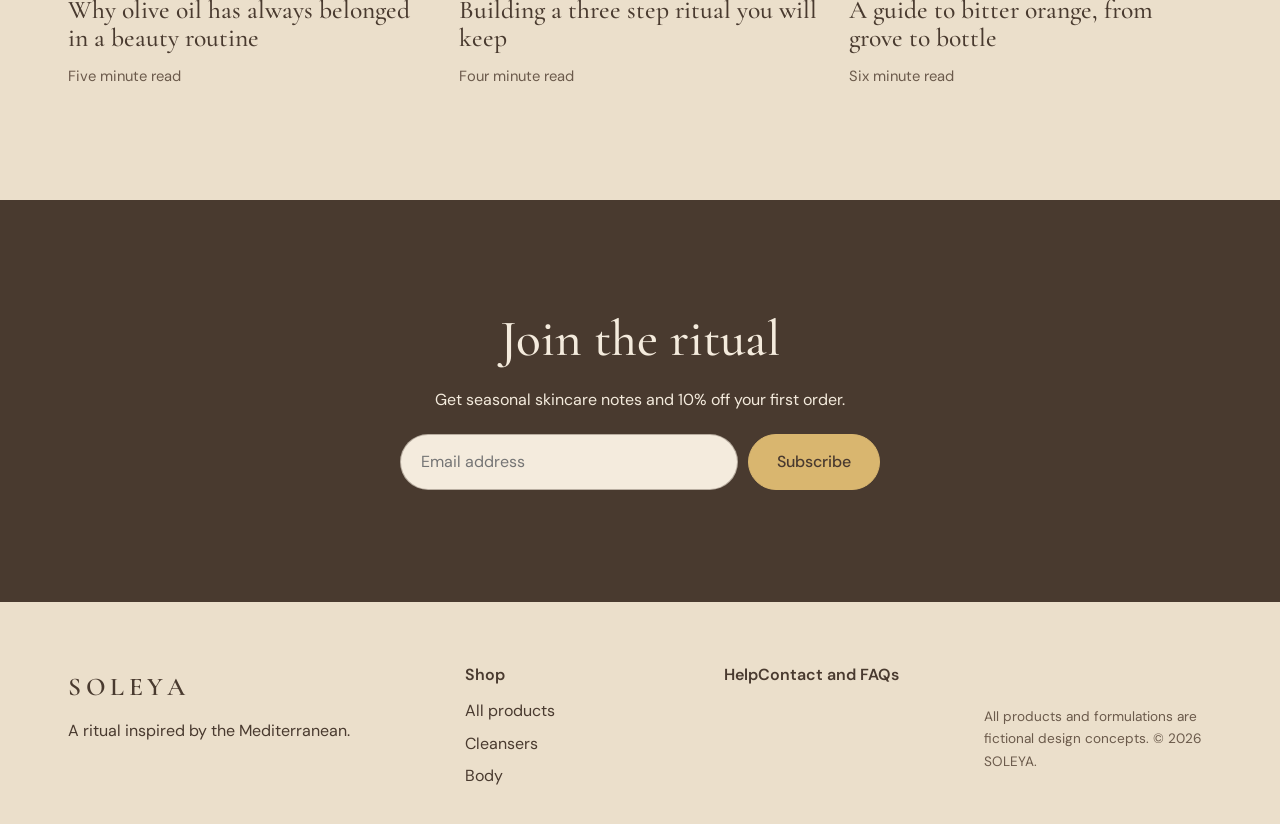
==== commit 1765329b: "Add files via upload" ====
--- a/new.html
+++ b/new.html
@@ -215,7 +215,7 @@
 }
 const money=n=>'$'+n;
 const bottle=(c,w)=>`<svg viewBox="0 0 60 120" aria-hidden="true"><rect x="22" y="2" width="16" height="14" rx="2" fill="${c}"/><rect x="26" y="14" width="8" height="8" fill="#493A2F"/><rect x="8" y="22" width="44" height="94" rx="10" fill="#7a4a24" opacity=".92"/><rect x="14" y="52" width="32" height="40" rx="2" fill="#F4EBDD"/><text x="30" y="68" font-size="7" text-anchor="middle" font-family="serif" letter-spacing="1.2" fill="#493A2F">SOLEYA</text><line x1="20" y1="74" x2="40" y2="74" stroke="#BD704D"/><text x="30" y="84" font-size="4.6" text-anchor="middle" fill="#493A2F" font-family="sans-serif">${w||''}</text></svg>`;
-const card=p=>`<article class="card"><a class="thumb" href="#/p/${p.id}" style="background:${p.bg}" aria-label="${p.name}">${bottle(p.cap,p.size)}<img class="ph" src="images/${p.id}.png" alt="${p.name}" loading="lazy" onerror="this.remove()">
+const card=p=>`<article class="card"><a class="thumb" href="#/p/${p.id}" style="background:${p.bg}" aria-label="${p.name}">${bottle(p.cap,p.size)}<img class="ph" src="/${p.id}.png" alt="${p.name}" loading="lazy" onerror="this.remove()">
 <button class="heart" aria-label="Save ${p.name}" aria-pressed="${wish.has(p.id)}" data-w="${p.id}">${wish.has(p.id)?'♥':'♡'}</button></a>
 <div><h3>${p.name}</h3><p class="meta">${p.type}, ${p.size}</p></div>
 <div class="row"><span class="price">${money(p.price)}</span><button class="btn small" data-add="${p.id}">Add to bag</button></div></article>`;
@@ -239,7 +239,7 @@
  <div><h3>Bitter orange</h3><p>Bright, vitamin-rich and glow-giving. Hand picked at the peak of the season.</p></div>
  <div><h3>Sea fennel</h3><p>A coastal herb that helps skin hold on to moisture through hot, dry days.</p></div></div></div></section>
 <section class="story"><div class="wrap"><div class="sec-head"><h2>From the journal</h2><a href="#/journal">All articles</a></div>
- <div class="jgrid">${J.map(j=>`<article><div class="jimg" style="background:${['#C9CB9A','#E2B79E','#EBCB86'][j[2]]}"><img class="ph" src="images/journal-${j[2]+1}.jpg" alt="" onerror="this.remove()"></div><h3>${j[0]}</h3><p class="meta">${j[1]}</p></article>`).join('')}</div></div></section>
+ <div class="jgrid">${J.map(j=>`<article><div class="jimg" style="background:${['#C9CB9A','#E2B79E','#EBCB86'][j[2]]}"><img class="ph" src="images/journal-${j[2]+1}.png" alt="" onerror="this.remove()"></div><h3>${j[0]}</h3><p class="meta">${j[1]}</p></article>`).join('')}</div></div></section>
 <section class="news"><div class="wrap"><h2>Join the ritual</h2><p>Get seasonal skincare notes and 10% off your first order.</p>
  <form id="nl"><input type="email" required placeholder="Email address" aria-label="Email address"><button class="btn">Subscribe</button></form></div></section>`},
 shop(cat){
@@ -278,7 +278,7 @@
 <details open><summary>How long does shipping take?</summary><p>Orders ship in 1 to 2 days and arrive in 3 to 5.</p></details>
 <details><summary>Can I return a product?</summary><p>Yes, within 30 days of delivery.</p></details>
 <details><summary>Is SOLEYA suitable for sensitive skin?</summary><p>Our formulas are gentle, but always patch test first.</p></details></div>`},story(){return `<div class="wrap"><div class="page-head"><h1>Our story</h1></div><div class="split" style="padding-bottom:96px"><div class="photo"><img class="ph" src="images/story.png" alt="SOLEYA skincare story" onerror="this.remove()"></div><div style="display:grid;gap:18px"><p>SOLEYA draws on the Mediterranean way of caring for skin: simple, seasonal and shared. Olive oil for softness, citrus for brightness, sea herbs for resilience.</p><p>We make each formula in small batches, keep the lists short, and package everything in amber glass to protect what is inside.</p><div><a class="btn" href="#/shop">Explore the collection</a></div></div></div></div>`},
-journal(){return `<div class="wrap"><div class="page-head"><h1>Skincare journal</h1></div><div class="jgrid" style="padding-bottom:96px">${J.map(j=>`<article><div class="jimg" style="background:${['#C9CB9A','#E2B79E','#EBCB86'][j[2]]}"><img class="ph" src="images/journal-${j[2]+1}.jpg" alt="" onerror="this.remove()"></div><h3>${j[0]}</h3><p class="meta">${j[1]}</p></article>`).join('')}</div></div>`},
+journal(){return `<div class="wrap"><div class="page-head"><h1>Skincare journal</h1></div><div class="jgrid" style="padding-bottom:96px">${J.map(j=>`<article><div class="jimg" style="background:${['#C9CB9A','#E2B79E','#EBCB86'][j[2]]}"><img class="ph" src="images/journal-${j[2]+1}.png" alt="" onerror="this.remove()"></div><h3>${j[0]}</h3><p class="meta">${j[1]}</p></article>`).join('')}</div></div>`},
 account(){
  if(!currentUser)return `<div class="wrap narrow"><div class="page-head"><h1>Welcome to SOLEYA</h1><p>Sign in or create an account.</p></div>
  <div class="auth-switch"><button id="showLogin" aria-pressed="true">Sign in</button><button id="showRegister" aria-pressed="false">Create account</button></div>
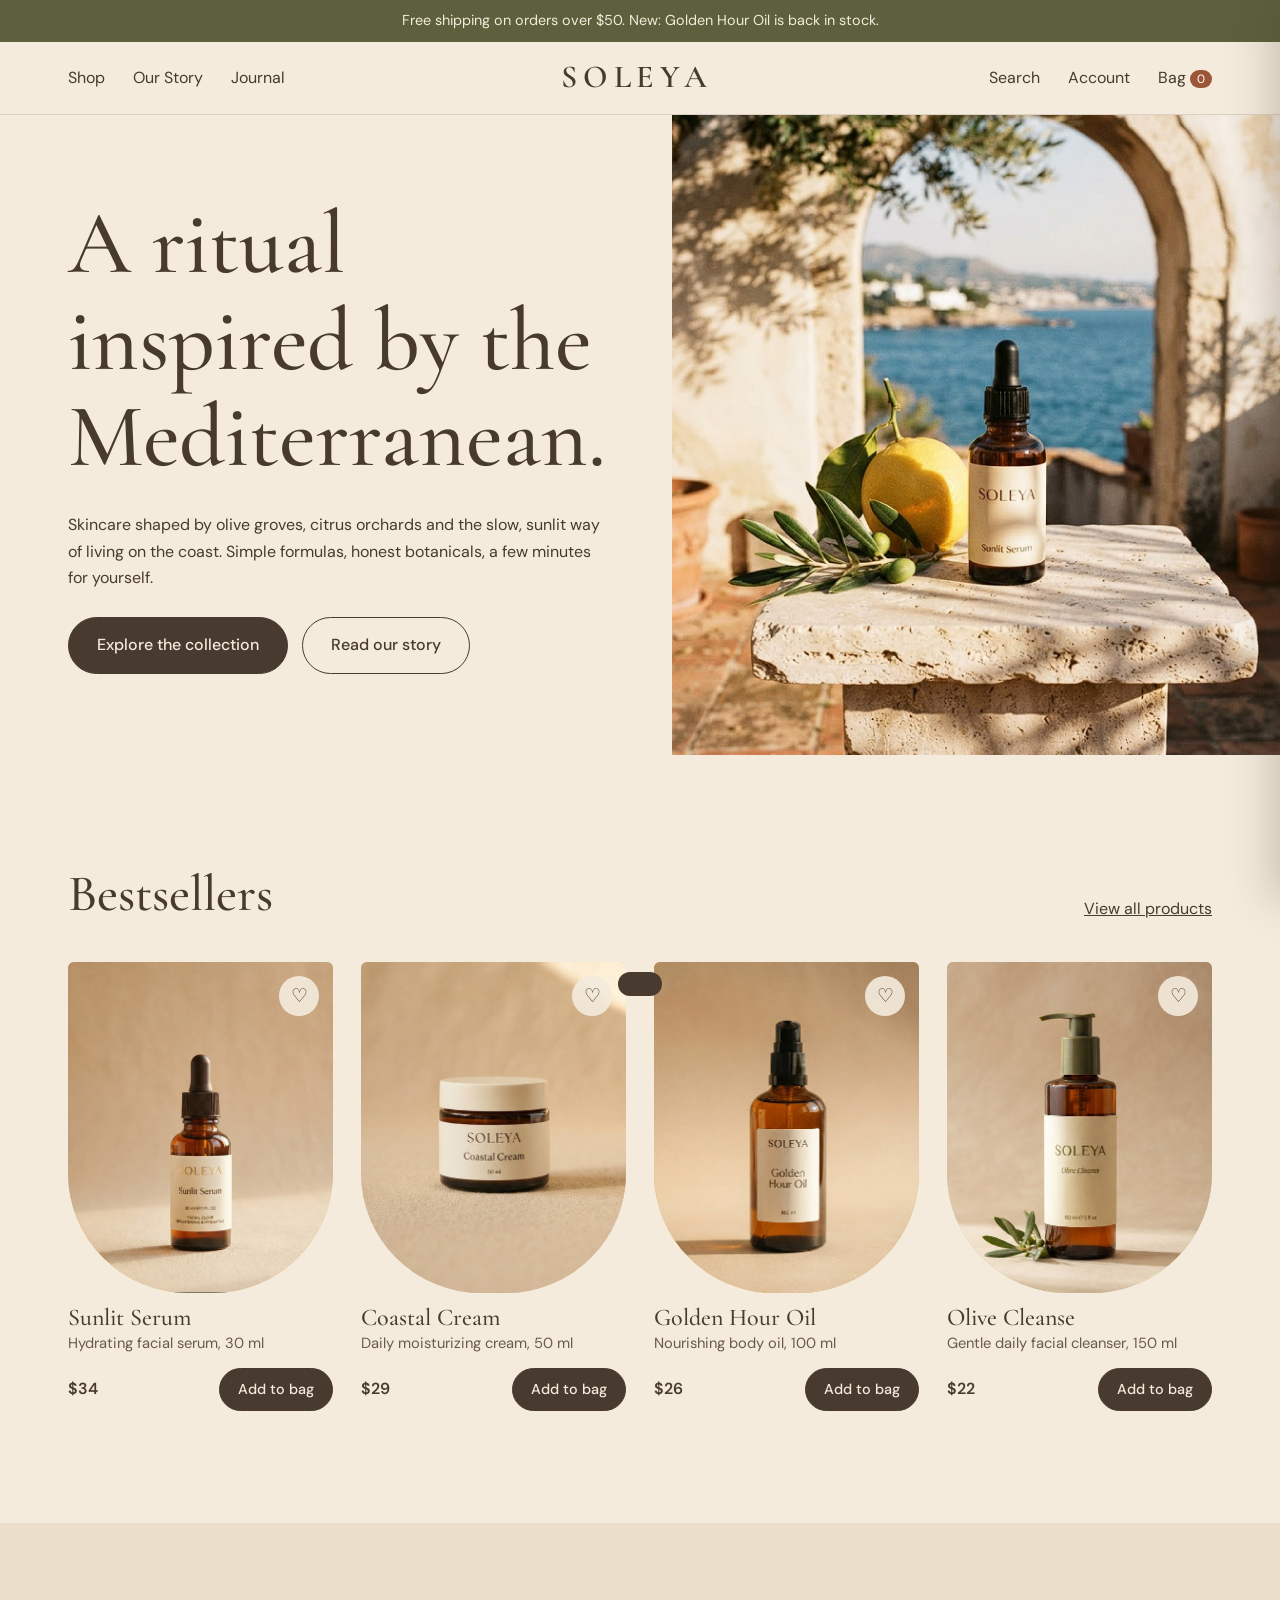
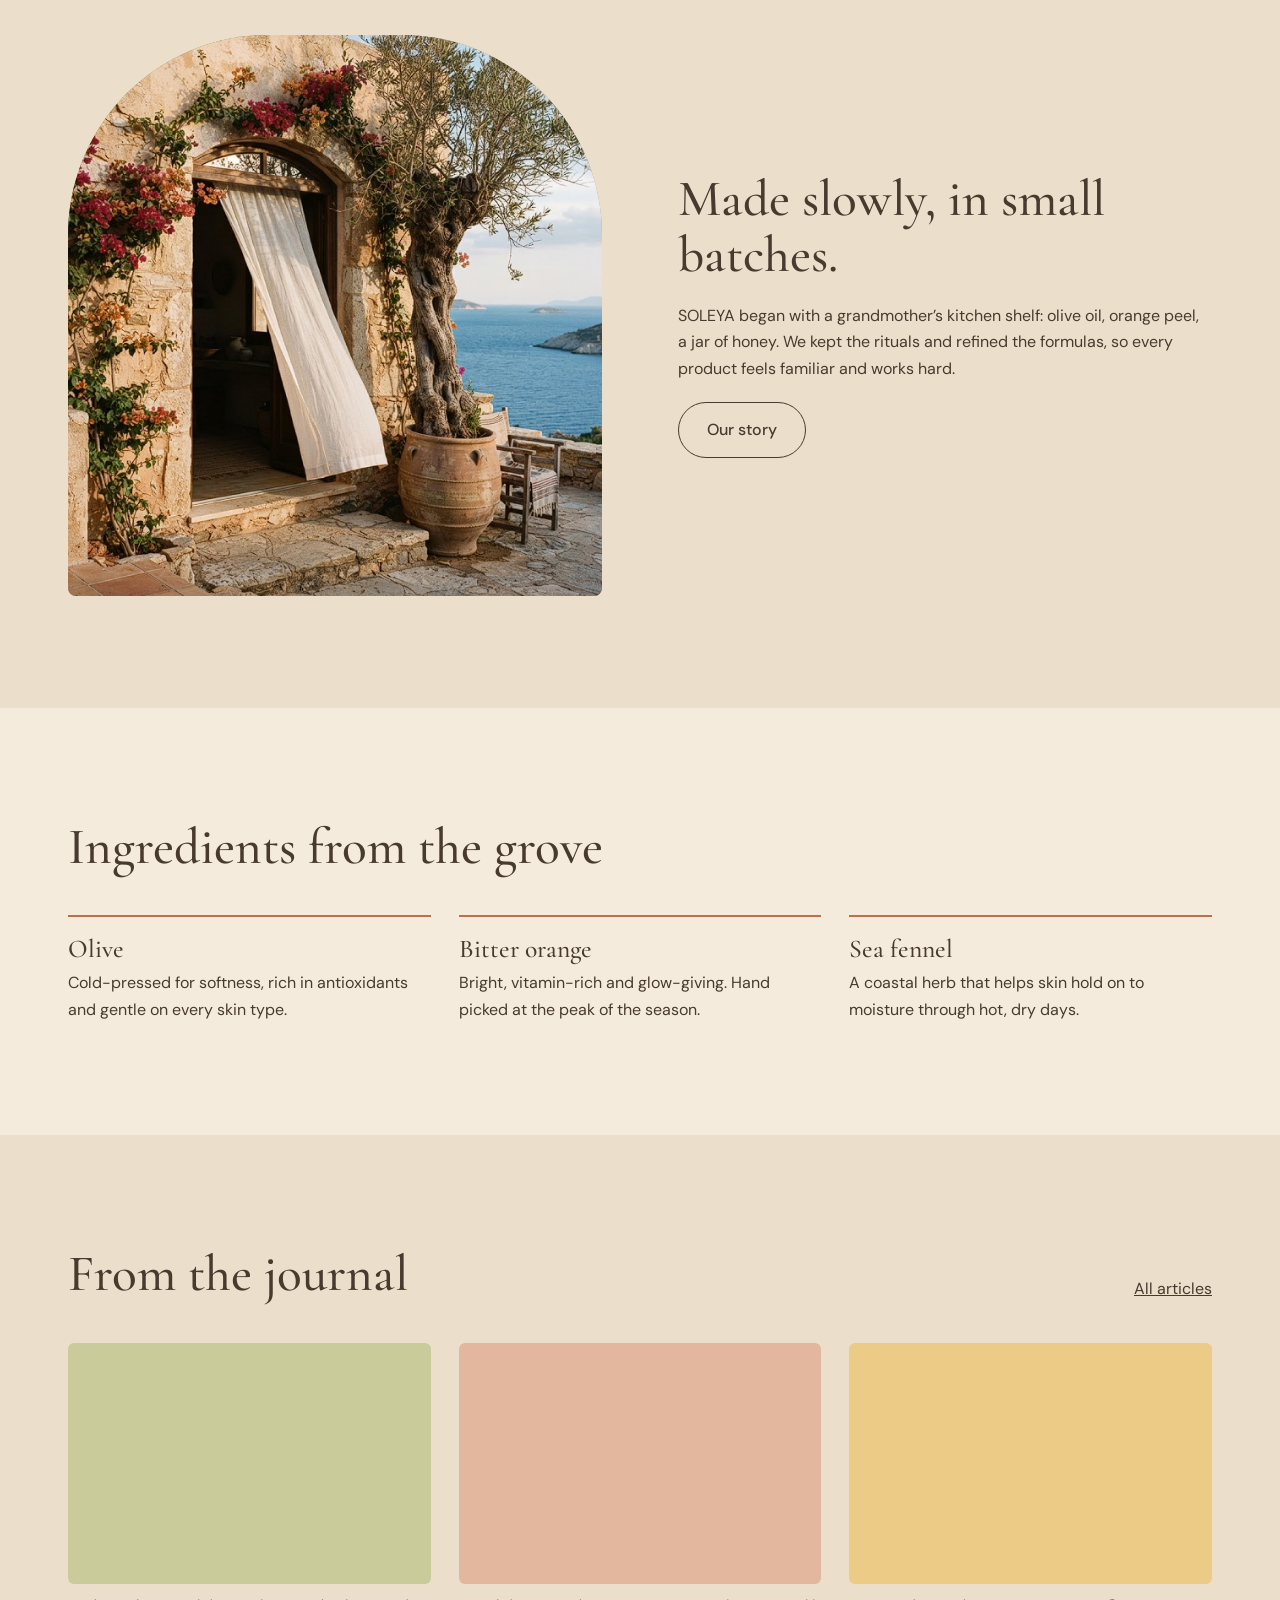
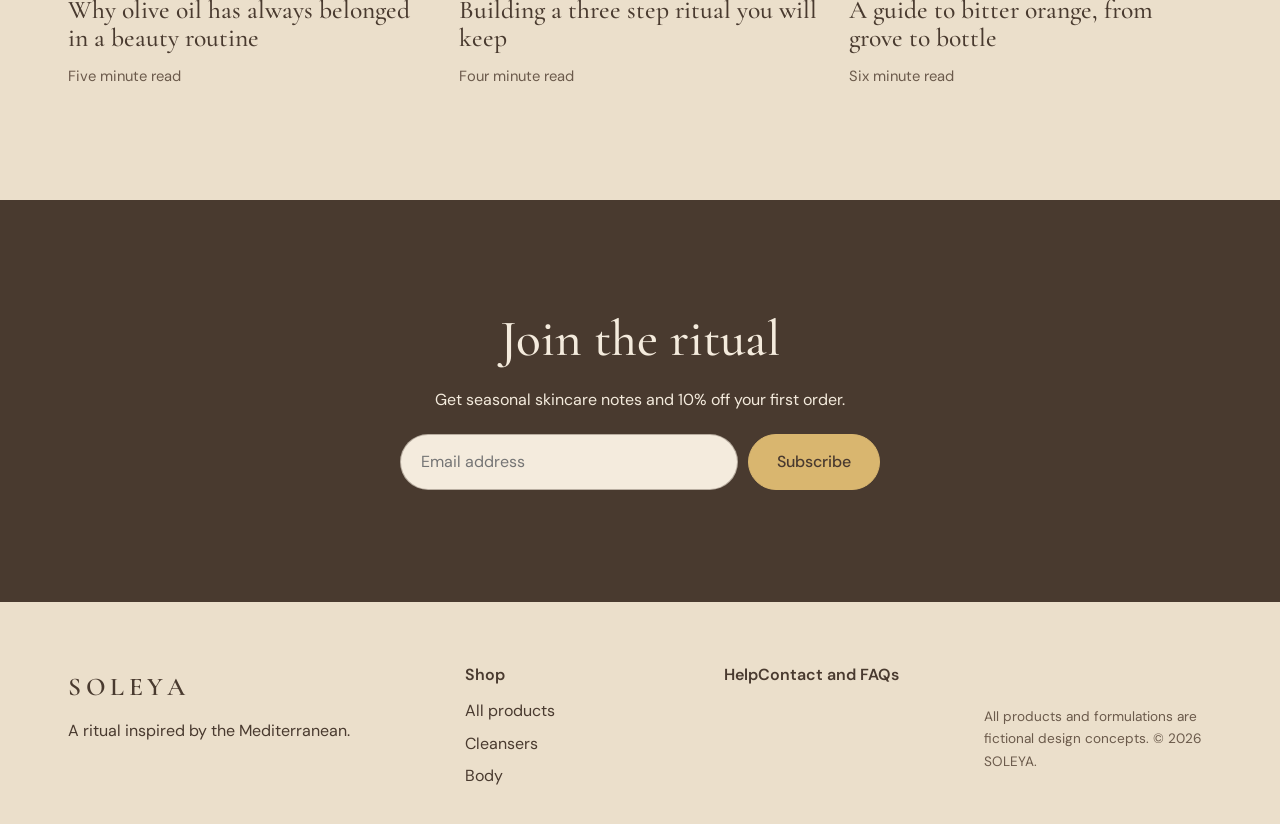
==== commit 4b2dc523: "Add files via upload" ====
--- a/new.html
+++ b/new.html
@@ -132,9 +132,16 @@
 .account-menu{display:grid;align-content:start;gap:8px}
 .account-menu button{border:0;border-bottom:1px solid rgba(73,58,47,.18);background:transparent;text-align:left;padding:14px 0}
 .avatar{width:72px;height:72px;border-radius:50%;background:var(--terra);color:var(--ivory);display:grid;place-items:center;font-family:'Cormorant Garamond';font-size:2rem}
+.checkout-grid{display:grid;grid-template-columns:1.1fr .9fr;gap:clamp(24px,5vw,64px);padding-bottom:96px;align-items:start}
+.checkout-summary{background:var(--ivory2);border-radius:12px;padding:clamp(20px,3vw,32px)}
+.checkout-summary h2{margin-bottom:20px}
+.checkout-items{display:grid;gap:16px;margin-bottom:24px}
+.checkout-item{display:grid;grid-template-columns:72px 1fr auto;gap:14px;align-items:center}
+.checkout-thumb{width:72px;height:88px;object-fit:cover;border-radius:4px 4px 36px 36px}
+.checkout-total{border-top:1px solid rgba(73,58,47,.25);padding-top:16px}
 @media(max-width:960px){
 .grid{grid-template-columns:repeat(2,1fr)}.hero-grid,.split,.pdp{grid-template-columns:1fr}
-.account-grid,.auth-grid{grid-template-columns:1fr}
+.account-grid,.auth-grid,.checkout-grid{grid-template-columns:1fr}
 .hero-text{padding:56px 20px}.hero-art{min-height:420px}.ing,.jgrid{grid-template-columns:1fr}
 .fgrid{grid-template-columns:1fr 1fr}
 .links{display:none;position:absolute;top:72px;left:0;right:0;background:var(--ivory);flex-direction:column;align-items:flex-start;padding:20px;gap:14px;border-bottom:1px solid rgba(73,58,47,.2)}
@@ -215,7 +222,7 @@
 }
 const money=n=>'$'+n;
 const bottle=(c,w)=>`<svg viewBox="0 0 60 120" aria-hidden="true"><rect x="22" y="2" width="16" height="14" rx="2" fill="${c}"/><rect x="26" y="14" width="8" height="8" fill="#493A2F"/><rect x="8" y="22" width="44" height="94" rx="10" fill="#7a4a24" opacity=".92"/><rect x="14" y="52" width="32" height="40" rx="2" fill="#F4EBDD"/><text x="30" y="68" font-size="7" text-anchor="middle" font-family="serif" letter-spacing="1.2" fill="#493A2F">SOLEYA</text><line x1="20" y1="74" x2="40" y2="74" stroke="#BD704D"/><text x="30" y="84" font-size="4.6" text-anchor="middle" fill="#493A2F" font-family="sans-serif">${w||''}</text></svg>`;
-const card=p=>`<article class="card"><a class="thumb" href="#/p/${p.id}" style="background:${p.bg}" aria-label="${p.name}">${bottle(p.cap,p.size)}<img class="ph" src="/${p.id}.png" alt="${p.name}" loading="lazy" onerror="this.remove()">
+const card=p=>`<article class="card"><a class="thumb" href="#/p/${p.id}" style="background:${p.bg}" aria-label="${p.name}">${bottle(p.cap,p.size)}<img class="ph" src="images/${p.id}.png" alt="${p.name}" loading="lazy" onerror="this.remove()">
 <button class="heart" aria-label="Save ${p.name}" aria-pressed="${wish.has(p.id)}" data-w="${p.id}">${wish.has(p.id)?'♥':'♡'}</button></a>
 <div><h3>${p.name}</h3><p class="meta">${p.type}, ${p.size}</p></div>
 <div class="row"><span class="price">${money(p.price)}</span><button class="btn small" data-add="${p.id}">Add to bag</button></div></article>`;
@@ -268,6 +275,21 @@
    <button class="heart" style="position:static;border:1.5px solid var(--esp)" data-w="${p.id}" aria-pressed="${wish.has(p.id)}" aria-label="Save ${p.name}">${wish.has(p.id)?'♥':'♡'}</button></div>
   <div><details open><summary>Ingredients</summary><p>${p.ings}</p></details><details><summary>How to use</summary><p>${p.use}</p></details><details><summary>Shipping and returns</summary><p>Ships in 1 to 2 days. Free over $50. Return within 30 days.</p></details></div></div></div>
  <section style="padding-top:0"><h2 style="margin-bottom:28px">Pairs well with</h2><div class="grid">${P.filter(x=>x.id!==id).slice(0,4).map(card).join('')}</div></section></div>`},
+checkout(){
+ if(!cart.length)return `<div class="wrap narrow"><div class="page-head"><h1>Checkout</h1><p>Your bag is empty.</p></div><a class="btn" href="#/shop">Explore the collection</a></div>`;
+ const subtotal=cart.reduce((sum,l)=>sum+l.n*P.find(p=>p.id===l.id).price,0);
+ const items=cart.map(l=>{const p=P.find(x=>x.id===l.id);return `<div class="checkout-item"><img class="checkout-thumb" src="images/${p.id}.png" alt="${p.name}" loading="lazy" onerror="this.remove()"><div><strong>${p.name}</strong><div class="meta">${l.n} × ${money(p.price)}</div></div><strong>${money(p.price*l.n)}</strong></div>`}).join('');
+ return `<div class="wrap"><div class="page-head"><h1>Checkout</h1><p>Review your order and enter your delivery details.</p></div>
+ <div class="checkout-grid"><form id="checkoutForm" class="form"><h2>Delivery details</h2>
+ <label>Full name<input name="name" autocomplete="name" required></label>
+ <label>Email<input name="email" type="email" autocomplete="email" required></label>
+ <label>Address<input name="address" autocomplete="street-address" required></label>
+ <label>City<input name="city" autocomplete="address-level2" required></label>
+ <label>Postal code<input name="postalCode" autocomplete="postal-code" required></label>
+ <button class="btn full">Continue</button><p class="meta">Demo checkout only. Payment processing is not connected.</p></form>
+ <aside class="checkout-summary"><h2>Your order</h2><div class="checkout-items">${items}</div>
+ <div class="row checkout-total"><strong>Subtotal</strong><strong>${money(subtotal)}</strong></div></aside></div></div>`;
+},
 contact(){return `<div class="wrap narrow"><div class="page-head"><h1 ${H1}>Contact and FAQ</h1></div>
 <form class="form" onsubmit="event.preventDefault();this.reset();toast('Message sent. We reply within 2 days.')">
 <label>Name<input required></label>
@@ -299,6 +321,10 @@
  $('#app').innerHTML=a==='shop'?views.shop(b):a==='p'?views.p(b):views[a]?views[a]():views.home();
  $('#links').classList.remove('open');window.scrollTo(0,0);
  const nl=$('#nl');if(nl)nl.onsubmit=e=>{e.preventDefault();nl.reset();toast('You are subscribed. Welcome to the ritual.')};
+ if(a==='checkout'){
+  const checkoutForm=$('#checkoutForm');
+  if(checkoutForm)checkoutForm.onsubmit=e=>{e.preventDefault();toast('Delivery details are valid. Payment is not connected in this demo.')};
+ }
  if(a==='account'){
   const login=$('#loginForm'),register=$('#registerForm');
   if(login&&register){
@@ -351,7 +377,7 @@
 });
 $('#bagBtn').onclick=()=>bag(true);$('#closeBag').onclick=$('#scrim').onclick=()=>bag(false);
 $('#accountBtn').onclick=()=>location.hash='#/account';
-$('#checkout').onclick=()=>{bag(false);toast('Checkout is the next page to build.')};
+$('#checkout').onclick=()=>{bag(false);location.hash='#/checkout'};
 $('#searchBtn').onclick=()=>{$('#searchbar').classList.toggle('open');$('#q').focus()};
 $('#q').oninput=e=>{query=e.target.value;if(!location.hash.startsWith('#/shop'))location.hash='#/shop';else window.relist&&window.relist()};
 $('#menuBtn').onclick=()=>{const o=$('#links').classList.toggle('open');$('#menuBtn').setAttribute('aria-expanded',o)};
